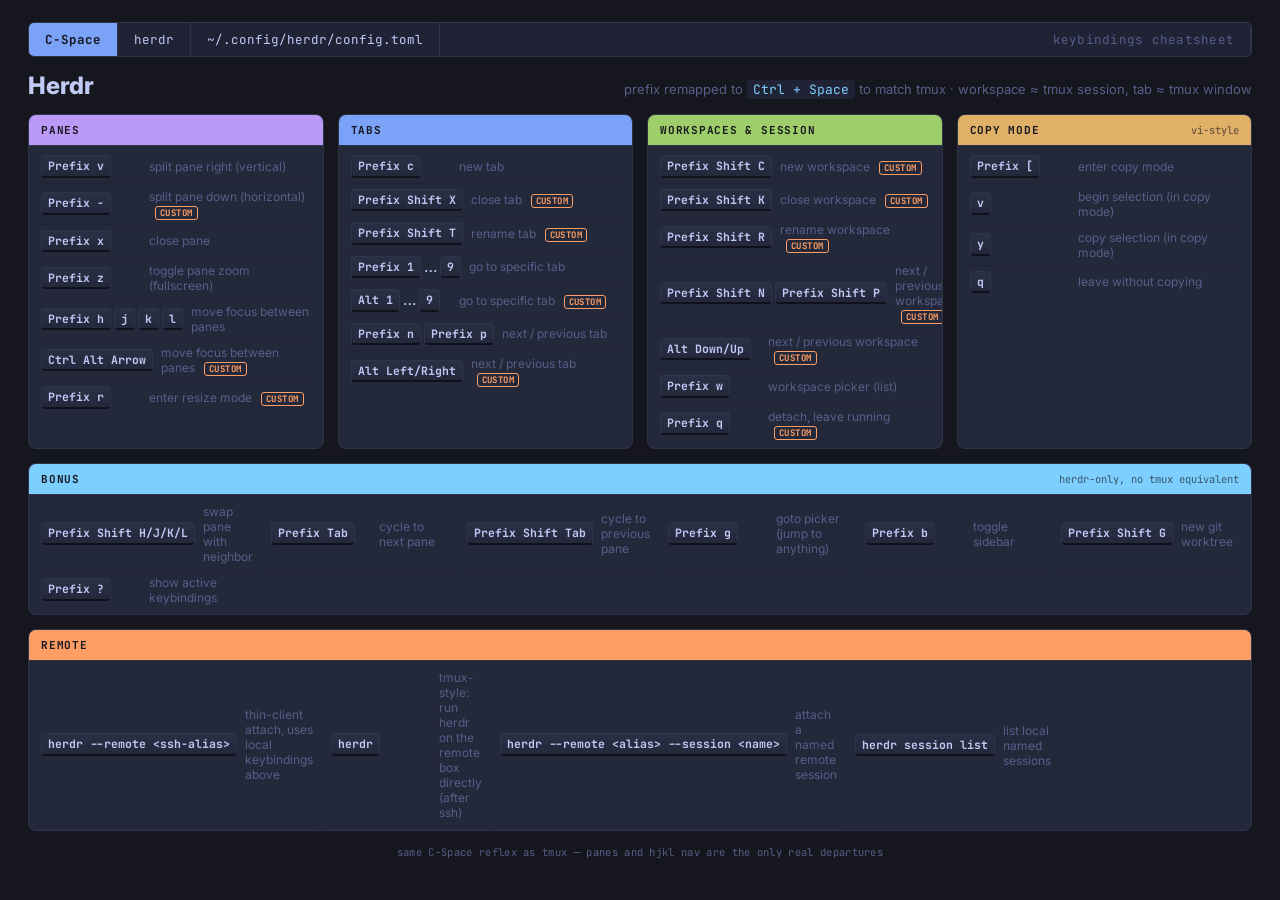
==== docs/herdr.html @ a5da8e18 "add herdr" ====
<!DOCTYPE html>
<html lang="en">
<head>
<meta charset="UTF-8">
<title>Herdr — Cheatsheet</title>
<style>
  @import url('https://fonts.googleapis.com/css2?family=JetBrains+Mono:wght@400;500;700;800&family=Inter:wght@400;500;600;700;800&display=swap');

  :root {
    --bg: #1a1b26;
    --bg-dark: #16161e;
    --bg-soft: #1f2335;
    --panel: #24283b;
    --fg: #c0caf5;
    --fg-dim: #565f89;

    --rule: #2f3549;

    --red: #f7768e;
    --green: #9ece6a;
    --yellow: #e0af68;
    --blue: #7aa2f7;
    --purple: #bb9af7;
    --aqua: #7dcfff;
    --orange: #ff9e64;
  }

  * { box-sizing: border-box; }

  html, body {
    height: 100%;
  }

  body {
    margin: 0;
    background: var(--bg-dark);
    color: var(--fg);
    font-family: 'Inter', ui-sans-serif, system-ui, sans-serif;
    padding: 22px 28px 20px;
    display: flex;
    justify-content: center;
  }

  .sheet {
    width: 100%;
    max-width: 2320px;
  }

  .statusbar {
    display: flex;
    align-items: center;
    gap: 0;
    background: var(--bg-soft);
    border: 1px solid var(--rule);
    border-radius: 6px;
    overflow: hidden;
    margin-bottom: 14px;
    font-family: 'JetBrains Mono', monospace;
    font-size: 12.5px;
  }
  .statusbar .seg {
    padding: 8px 16px;
    white-space: nowrap;
    border-right: 1px solid var(--rule);
  }
  .statusbar .seg.active {
    background: var(--blue);
    color: var(--bg-dark);
    font-weight: 700;
  }
  .statusbar .seg.title {
    flex: 1;
    text-align: right;
    color: var(--fg-dim);
    letter-spacing: 0.02em;
  }
  .statusbar .seg .dim { color: var(--fg-dim); }

  .titlerow {
    display: flex;
    align-items: baseline;
    justify-content: space-between;
    margin-bottom: 14px;
  }

  h1 {
    font-family: 'Inter', sans-serif;
    font-size: 24px;
    font-weight: 800;
    margin: 0;
    letter-spacing: -0.01em;
  }
  .subtitle {
    color: var(--fg-dim);
    font-size: 13px;
    margin: 0;
  }
  .subtitle code {
    font-family: 'JetBrains Mono', monospace;
    background: var(--bg-soft);
    padding: 1px 6px;
    border-radius: 4px;
    color: var(--aqua);
  }

  .modes {
    display: grid;
    grid-template-columns: repeat(4, 1fr);
    grid-auto-rows: auto;
    gap: 14px;
  }

  @media (max-width: 1200px) {
    .modes { grid-template-columns: repeat(2, 1fr); }
  }
  @media (max-width: 640px) {
    .modes { grid-template-columns: 1fr; }
  }

  .mode-card {
    background: var(--panel);
    border: 1px solid var(--rule);
    border-radius: 8px;
    overflow: hidden;
  }
  .mode-card.wide {
    grid-column: span 4;
  }
  @media (max-width: 1200px) {
    .mode-card.wide { grid-column: span 2; }
  }
  @media (max-width: 640px) {
    .mode-card.wide { grid-column: span 1; }
  }

  .mode-head {
    display: flex;
    align-items: center;
    justify-content: space-between;
    padding: 8px 12px;
    border-bottom: 1px solid var(--rule);
    font-family: 'JetBrains Mono', monospace;
    font-size: 11px;
    letter-spacing: 0.07em;
    text-transform: uppercase;
    font-weight: 700;
  }
  .mode-head .count {
    font-family: 'JetBrains Mono', monospace;
    font-weight: 400;
    text-transform: none;
    letter-spacing: 0;
    opacity: 0.65;
    font-size: 10.5px;
  }

  .rows {
    padding: 4px 8px;
  }
  .row {
    display: flex;
    align-items: center;
    gap: 8px;
    padding: 5px 4px;
    border-bottom: 1px solid var(--bg-soft);
  }
  .row:last-child { border-bottom: none; }

  .keys {
    display: flex;
    gap: 3px;
    flex: 0 0 auto;
    min-width: 100px;
  }
  .key {
    font-family: 'JetBrains Mono', monospace;
    font-size: 11.5px;
    font-weight: 700;
    color: var(--fg);
    background: linear-gradient(180deg, #2a2f45, #24283b);
    border: 1px solid var(--rule);
    border-bottom: 2px solid #10111a;
    border-radius: 4px;
    padding: 2px 6px;
    line-height: 1.35;
    white-space: nowrap;
  }
  .desc {
    font-size: 12px;
    color: var(--fg-dim);
  }
  /* marker for personal (non-default) bindings — source rows ending in "(custom)" */
  .desc .custom {
    font-family: 'JetBrains Mono', monospace;
    font-size: 9px;
    font-weight: 700;
    text-transform: uppercase;
    letter-spacing: 0.05em;
    color: var(--orange);
    border: 1px solid var(--orange);
    border-radius: 3px;
    padding: 0 4px;
    margin-left: 6px;
  }

  .wide .rows {
    display: grid;
    grid-template-columns: repeat(6, 1fr);
    gap: 0 10px;
  }
  @media (max-width: 1200px) {
    .wide .rows { grid-template-columns: repeat(3, 1fr); }
  }
  @media (max-width: 640px) {
    .wide .rows { grid-template-columns: 1fr; }
  }

  footer {
    margin-top: 14px;
    font-family: 'JetBrains Mono', monospace;
    font-size: 10.5px;
    color: var(--fg-dim);
    text-align: center;
    letter-spacing: 0.03em;
  }

  /* ==========================================================================
     SHEET-SPECIFIC STYLES — herdr
     ========================================================================== */

  /* accent mapping: one palette color per card head — mirrors terminal.html's
     tmux cards (panes/windows/session/copy) so the two sheets read as a pair */
  .mode-panes .mode-head      { color: var(--bg-dark); background: var(--purple); }
  .mode-tabs .mode-head       { color: var(--bg-dark); background: var(--blue); }
  .mode-workspaces .mode-head { color: var(--bg-dark); background: var(--green); }
  .mode-copy .mode-head       { color: var(--bg-dark); background: var(--yellow); }
  .mode-bonus .mode-head      { color: var(--bg-dark); background: var(--aqua); }
  .mode-remote .mode-head     { color: var(--bg-dark); background: var(--orange); }
</style>
</head>
<body>
  <div class="sheet">

    <div class="statusbar">
      <div class="seg active">C-Space</div>
      <div class="seg dim">herdr</div>
      <div class="seg dim">~/.config/herdr/config.toml</div>
      <div class="seg title">keybindings cheatsheet</div>
    </div>

    <div class="titlerow">
      <h1>Herdr</h1>
      <p class="subtitle">prefix remapped to <code>Ctrl + Space</code> to match tmux · workspace &#8776; tmux session, tab &#8776; tmux window</p>
    </div>

    <div class="modes">

      <div class="mode-card mode-panes">
        <div class="mode-head">Panes</div>
        <div class="rows">
          <div class="row"><div class="keys"><span class="key">Prefix v</span></div><div class="desc">split pane right (vertical)</div></div>
          <div class="row"><div class="keys"><span class="key">Prefix -</span></div><div class="desc">split pane down (horizontal) <span class="custom">custom</span></div></div>
          <div class="row"><div class="keys"><span class="key">Prefix x</span></div><div class="desc">close pane</div></div>
          <div class="row"><div class="keys"><span class="key">Prefix z</span></div><div class="desc">toggle pane zoom (fullscreen)</div></div>
          <div class="row"><div class="keys"><span class="key">Prefix h</span><span class="key">j</span><span class="key">k</span><span class="key">l</span></div><div class="desc">move focus between panes</div></div>
          <div class="row"><div class="keys"><span class="key">Ctrl Alt Arrow</span></div><div class="desc">move focus between panes <span class="custom">custom</span></div></div>
          <div class="row"><div class="keys"><span class="key">Prefix r</span></div><div class="desc">enter resize mode <span class="custom">custom</span></div></div>
        </div>
      </div>

      <div class="mode-card mode-tabs">
        <div class="mode-head">Tabs</div>
        <div class="rows">
          <div class="row"><div class="keys"><span class="key">Prefix c</span></div><div class="desc">new tab</div></div>
          <div class="row"><div class="keys"><span class="key">Prefix Shift X</span></div><div class="desc">close tab <span class="custom">custom</span></div></div>
          <div class="row"><div class="keys"><span class="key">Prefix Shift T</span></div><div class="desc">rename tab <span class="custom">custom</span></div></div>
          <div class="row"><div class="keys"><span class="key">Prefix 1</span>…<span class="key">9</span></div><div class="desc">go to specific tab</div></div>
          <div class="row"><div class="keys"><span class="key">Alt 1</span>…<span class="key">9</span></div><div class="desc">go to specific tab <span class="custom">custom</span></div></div>
          <div class="row"><div class="keys"><span class="key">Prefix n</span><span class="key">Prefix p</span></div><div class="desc">next / previous tab</div></div>
          <div class="row"><div class="keys"><span class="key">Alt Left/Right</span></div><div class="desc">next / previous tab <span class="custom">custom</span></div></div>
        </div>
      </div>

      <div class="mode-card mode-workspaces">
        <div class="mode-head">Workspaces &amp; Session</div>
        <div class="rows">
          <div class="row"><div class="keys"><span class="key">Prefix Shift C</span></div><div class="desc">new workspace <span class="custom">custom</span></div></div>
          <div class="row"><div class="keys"><span class="key">Prefix Shift K</span></div><div class="desc">close workspace <span class="custom">custom</span></div></div>
          <div class="row"><div class="keys"><span class="key">Prefix Shift R</span></div><div class="desc">rename workspace <span class="custom">custom</span></div></div>
          <div class="row"><div class="keys"><span class="key">Prefix Shift N</span><span class="key">Prefix Shift P</span></div><div class="desc">next / previous workspace <span class="custom">custom</span></div></div>
          <div class="row"><div class="keys"><span class="key">Alt Down/Up</span></div><div class="desc">next / previous workspace <span class="custom">custom</span></div></div>
          <div class="row"><div class="keys"><span class="key">Prefix w</span></div><div class="desc">workspace picker (list)</div></div>
          <div class="row"><div class="keys"><span class="key">Prefix q</span></div><div class="desc">detach, leave running <span class="custom">custom</span></div></div>
        </div>
      </div>

      <div class="mode-card mode-copy">
        <div class="mode-head">Copy Mode <span class="count">vi-style</span></div>
        <div class="rows">
          <div class="row"><div class="keys"><span class="key">Prefix [</span></div><div class="desc">enter copy mode</div></div>
          <div class="row"><div class="keys"><span class="key">v</span></div><div class="desc">begin selection (in copy mode)</div></div>
          <div class="row"><div class="keys"><span class="key">y</span></div><div class="desc">copy selection (in copy mode)</div></div>
          <div class="row"><div class="keys"><span class="key">q</span></div><div class="desc">leave without copying</div></div>
        </div>
      </div>

      <div class="mode-card wide mode-bonus">
        <div class="mode-head">Bonus <span class="count">herdr-only, no tmux equivalent</span></div>
        <div class="rows">
          <div class="row"><div class="keys"><span class="key">Prefix Shift H/J/K/L</span></div><div class="desc">swap pane with neighbor</div></div>
          <div class="row"><div class="keys"><span class="key">Prefix Tab</span></div><div class="desc">cycle to next pane</div></div>
          <div class="row"><div class="keys"><span class="key">Prefix Shift Tab</span></div><div class="desc">cycle to previous pane</div></div>
          <div class="row"><div class="keys"><span class="key">Prefix g</span></div><div class="desc">goto picker (jump to anything)</div></div>
          <div class="row"><div class="keys"><span class="key">Prefix b</span></div><div class="desc">toggle sidebar</div></div>
          <div class="row"><div class="keys"><span class="key">Prefix Shift G</span></div><div class="desc">new git worktree</div></div>
          <div class="row"><div class="keys"><span class="key">Prefix ?</span></div><div class="desc">show active keybindings</div></div>
        </div>
      </div>

      <div class="mode-card wide mode-remote">
        <div class="mode-head">Remote</div>
        <div class="rows">
          <div class="row"><div class="keys"><span class="key">herdr --remote &lt;ssh-alias&gt;</span></div><div class="desc">thin-client attach, uses local keybindings above</div></div>
          <div class="row"><div class="keys"><span class="key">herdr</span></div><div class="desc">tmux-style: run herdr on the remote box directly (after ssh)</div></div>
          <div class="row"><div class="keys"><span class="key">herdr --remote &lt;alias&gt; --session &lt;name&gt;</span></div><div class="desc">attach a named remote session</div></div>
          <div class="row"><div class="keys"><span class="key">herdr session list</span></div><div class="desc">list local named sessions</div></div>
        </div>
      </div>

    </div>

    <footer>same C-Space reflex as tmux — panes and hjkl nav are the only real departures</footer>
  </div>
</body>
</html>
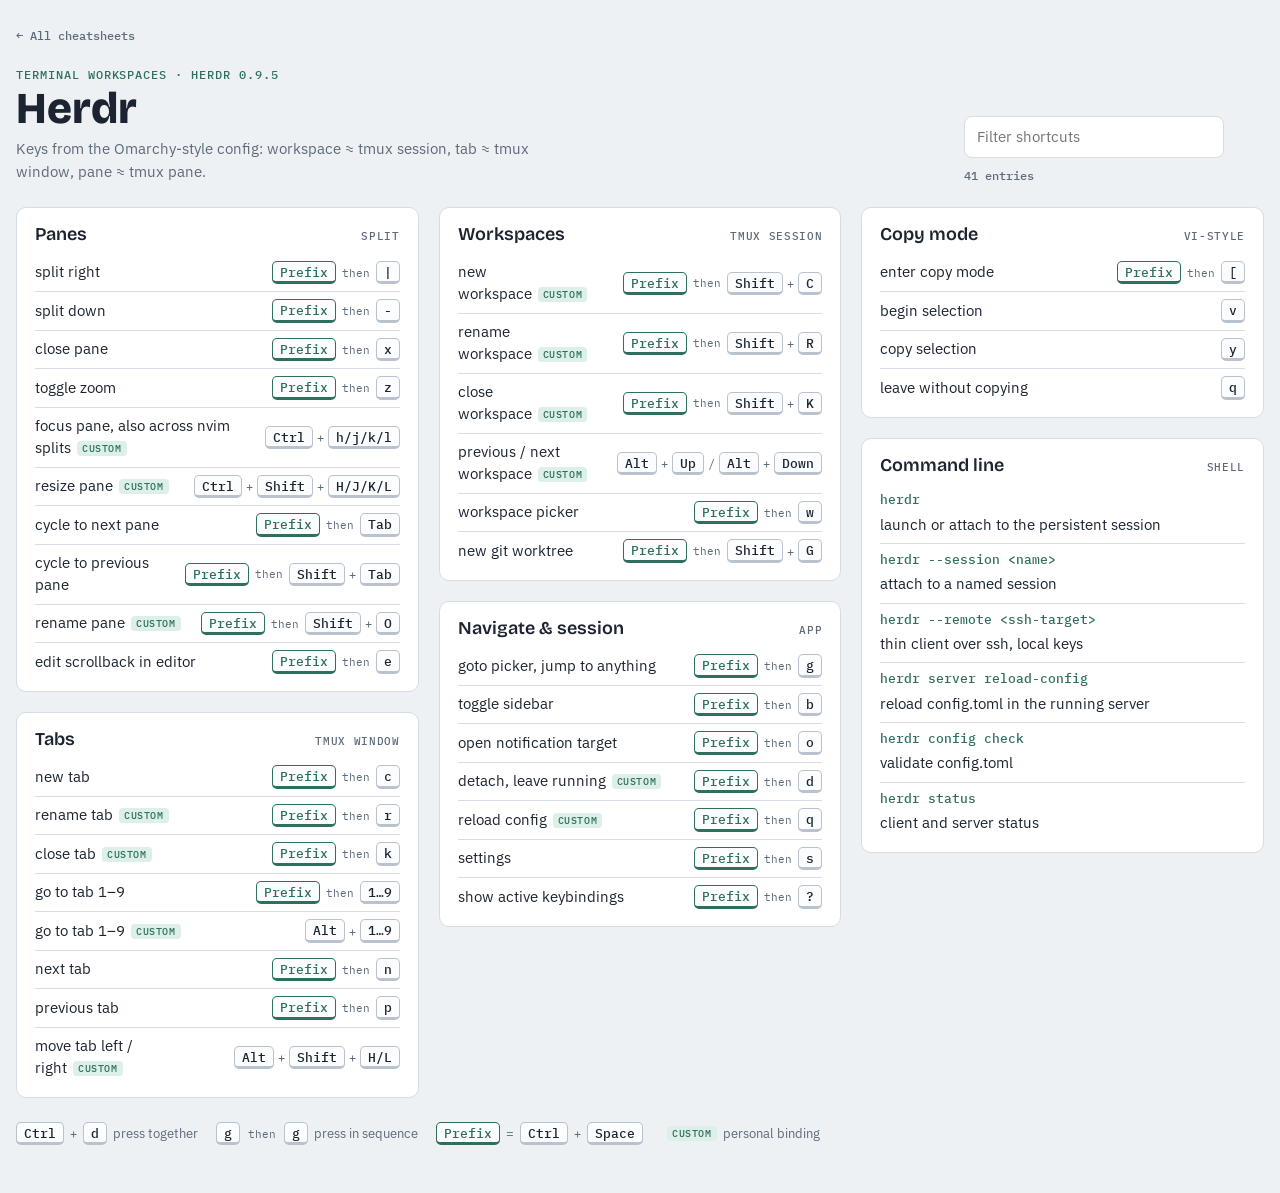
==== commit 880e1a37: "Replace cheatsheets with a shared, data-driven design Every sheet is now a small HTML file that only" ====
--- a/docs/herdr.html
+++ b/docs/herdr.html
@@ -1,335 +1,79 @@
-<!DOCTYPE html>
+<!doctype html>
 <html lang="en">
 <head>
-<meta charset="UTF-8">
-<title>Herdr — Cheatsheet</title>
-<style>
-  @import url('https://fonts.googleapis.com/css2?family=JetBrains+Mono:wght@400;500;700;800&family=Inter:wght@400;500;600;700;800&display=swap');
-
-  :root {
-    --bg: #1a1b26;
-    --bg-dark: #16161e;
-    --bg-soft: #1f2335;
-    --panel: #24283b;
-    --fg: #c0caf5;
-    --fg-dim: #565f89;
-
-    --rule: #2f3549;
-
-    --red: #f7768e;
-    --green: #9ece6a;
-    --yellow: #e0af68;
-    --blue: #7aa2f7;
-    --purple: #bb9af7;
-    --aqua: #7dcfff;
-    --orange: #ff9e64;
-  }
-
-  * { box-sizing: border-box; }
-
-  html, body {
-    height: 100%;
-  }
-
-  body {
-    margin: 0;
-    background: var(--bg-dark);
-    color: var(--fg);
-    font-family: 'Inter', ui-sans-serif, system-ui, sans-serif;
-    padding: 22px 28px 20px;
-    display: flex;
-    justify-content: center;
-  }
-
-  .sheet {
-    width: 100%;
-    max-width: 2320px;
-  }
-
-  .statusbar {
-    display: flex;
-    align-items: center;
-    gap: 0;
-    background: var(--bg-soft);
-    border: 1px solid var(--rule);
-    border-radius: 6px;
-    overflow: hidden;
-    margin-bottom: 14px;
-    font-family: 'JetBrains Mono', monospace;
-    font-size: 12.5px;
-  }
-  .statusbar .seg {
-    padding: 8px 16px;
-    white-space: nowrap;
-    border-right: 1px solid var(--rule);
-  }
-  .statusbar .seg.active {
-    background: var(--blue);
-    color: var(--bg-dark);
-    font-weight: 700;
-  }
-  .statusbar .seg.title {
-    flex: 1;
-    text-align: right;
-    color: var(--fg-dim);
-    letter-spacing: 0.02em;
-  }
-  .statusbar .seg .dim { color: var(--fg-dim); }
-
-  .titlerow {
-    display: flex;
-    align-items: baseline;
-    justify-content: space-between;
-    margin-bottom: 14px;
-  }
-
-  h1 {
-    font-family: 'Inter', sans-serif;
-    font-size: 24px;
-    font-weight: 800;
-    margin: 0;
-    letter-spacing: -0.01em;
-  }
-  .subtitle {
-    color: var(--fg-dim);
-    font-size: 13px;
-    margin: 0;
-  }
-  .subtitle code {
-    font-family: 'JetBrains Mono', monospace;
-    background: var(--bg-soft);
-    padding: 1px 6px;
-    border-radius: 4px;
-    color: var(--aqua);
-  }
-
-  .modes {
-    display: grid;
-    grid-template-columns: repeat(4, 1fr);
-    grid-auto-rows: auto;
-    gap: 14px;
-  }
-
-  @media (max-width: 1200px) {
-    .modes { grid-template-columns: repeat(2, 1fr); }
-  }
-  @media (max-width: 640px) {
-    .modes { grid-template-columns: 1fr; }
-  }
-
-  .mode-card {
-    background: var(--panel);
-    border: 1px solid var(--rule);
-    border-radius: 8px;
-    overflow: hidden;
-  }
-  .mode-card.wide {
-    grid-column: span 4;
-  }
-  @media (max-width: 1200px) {
-    .mode-card.wide { grid-column: span 2; }
-  }
-  @media (max-width: 640px) {
-    .mode-card.wide { grid-column: span 1; }
-  }
-
-  .mode-head {
-    display: flex;
-    align-items: center;
-    justify-content: space-between;
-    padding: 8px 12px;
-    border-bottom: 1px solid var(--rule);
-    font-family: 'JetBrains Mono', monospace;
-    font-size: 11px;
-    letter-spacing: 0.07em;
-    text-transform: uppercase;
-    font-weight: 700;
-  }
-  .mode-head .count {
-    font-family: 'JetBrains Mono', monospace;
-    font-weight: 400;
-    text-transform: none;
-    letter-spacing: 0;
-    opacity: 0.65;
-    font-size: 10.5px;
-  }
-
-  .rows {
-    padding: 4px 8px;
-  }
-  .row {
-    display: flex;
-    align-items: center;
-    gap: 8px;
-    padding: 5px 4px;
-    border-bottom: 1px solid var(--bg-soft);
-  }
-  .row:last-child { border-bottom: none; }
-
-  .keys {
-    display: flex;
-    gap: 3px;
-    flex: 0 0 auto;
-    min-width: 100px;
-  }
-  .key {
-    font-family: 'JetBrains Mono', monospace;
-    font-size: 11.5px;
-    font-weight: 700;
-    color: var(--fg);
-    background: linear-gradient(180deg, #2a2f45, #24283b);
-    border: 1px solid var(--rule);
-    border-bottom: 2px solid #10111a;
-    border-radius: 4px;
-    padding: 2px 6px;
-    line-height: 1.35;
-    white-space: nowrap;
-  }
-  .desc {
-    font-size: 12px;
-    color: var(--fg-dim);
-  }
-  /* marker for personal (non-default) bindings — source rows ending in "(custom)" */
-  .desc .custom {
-    font-family: 'JetBrains Mono', monospace;
-    font-size: 9px;
-    font-weight: 700;
-    text-transform: uppercase;
-    letter-spacing: 0.05em;
-    color: var(--orange);
-    border: 1px solid var(--orange);
-    border-radius: 3px;
-    padding: 0 4px;
-    margin-left: 6px;
-  }
-
-  .wide .rows {
-    display: grid;
-    grid-template-columns: repeat(6, 1fr);
-    gap: 0 10px;
-  }
-  @media (max-width: 1200px) {
-    .wide .rows { grid-template-columns: repeat(3, 1fr); }
-  }
-  @media (max-width: 640px) {
-    .wide .rows { grid-template-columns: 1fr; }
-  }
-
-  footer {
-    margin-top: 14px;
-    font-family: 'JetBrains Mono', monospace;
-    font-size: 10.5px;
-    color: var(--fg-dim);
-    text-align: center;
-    letter-spacing: 0.03em;
-  }
-
-  /* ==========================================================================
-     SHEET-SPECIFIC STYLES — herdr
-     ========================================================================== */
-
-  /* accent mapping: one palette color per card head — mirrors terminal.html's
-     tmux cards (panes/windows/session/copy) so the two sheets read as a pair */
-  .mode-panes .mode-head      { color: var(--bg-dark); background: var(--purple); }
-  .mode-tabs .mode-head       { color: var(--bg-dark); background: var(--blue); }
-  .mode-workspaces .mode-head { color: var(--bg-dark); background: var(--green); }
-  .mode-copy .mode-head       { color: var(--bg-dark); background: var(--yellow); }
-  .mode-bonus .mode-head      { color: var(--bg-dark); background: var(--aqua); }
-  .mode-remote .mode-head     { color: var(--bg-dark); background: var(--orange); }
-</style>
+<meta charset="utf-8">
+<meta name="viewport" content="width=device-width, initial-scale=1, viewport-fit=cover">
+<title>Herdr Cheatsheet</title>
+<link rel="preconnect" href="https://fonts.googleapis.com">
+<link rel="preconnect" href="https://fonts.gstatic.com" crossorigin>
+<link rel="stylesheet" href="https://fonts.googleapis.com/css2?family=Bricolage+Grotesque:opsz,wght@12..96,600;12..96,800&family=IBM+Plex+Sans:wght@400;500&family=IBM+Plex+Mono:wght@500&display=swap">
+<link rel="stylesheet" href="assets/sheet.css">
 </head>
 <body>
-  <div class="sheet">
-
-    <div class="statusbar">
-      <div class="seg active">C-Space</div>
-      <div class="seg dim">herdr</div>
-      <div class="seg dim">~/.config/herdr/config.toml</div>
-      <div class="seg title">keybindings cheatsheet</div>
-    </div>
-
-    <div class="titlerow">
-      <h1>Herdr</h1>
-      <p class="subtitle">prefix remapped to <code>Ctrl + Space</code> to match tmux · workspace &#8776; tmux session, tab &#8776; tmux window</p>
-    </div>
-
-    <div class="modes">
-
-      <div class="mode-card mode-panes">
-        <div class="mode-head">Panes</div>
-        <div class="rows">
-          <div class="row"><div class="keys"><span class="key">Prefix v</span></div><div class="desc">split pane right (vertical)</div></div>
-          <div class="row"><div class="keys"><span class="key">Prefix -</span></div><div class="desc">split pane down (horizontal) <span class="custom">custom</span></div></div>
-          <div class="row"><div class="keys"><span class="key">Prefix x</span></div><div class="desc">close pane</div></div>
-          <div class="row"><div class="keys"><span class="key">Prefix z</span></div><div class="desc">toggle pane zoom (fullscreen)</div></div>
-          <div class="row"><div class="keys"><span class="key">Prefix h</span><span class="key">j</span><span class="key">k</span><span class="key">l</span></div><div class="desc">move focus between panes</div></div>
-          <div class="row"><div class="keys"><span class="key">Ctrl Alt Arrow</span></div><div class="desc">move focus between panes <span class="custom">custom</span></div></div>
-          <div class="row"><div class="keys"><span class="key">Prefix r</span></div><div class="desc">enter resize mode <span class="custom">custom</span></div></div>
-        </div>
-      </div>
-
-      <div class="mode-card mode-tabs">
-        <div class="mode-head">Tabs</div>
-        <div class="rows">
-          <div class="row"><div class="keys"><span class="key">Prefix c</span></div><div class="desc">new tab</div></div>
-          <div class="row"><div class="keys"><span class="key">Prefix Shift X</span></div><div class="desc">close tab <span class="custom">custom</span></div></div>
-          <div class="row"><div class="keys"><span class="key">Prefix Shift T</span></div><div class="desc">rename tab <span class="custom">custom</span></div></div>
-          <div class="row"><div class="keys"><span class="key">Prefix 1</span>…<span class="key">9</span></div><div class="desc">go to specific tab</div></div>
-          <div class="row"><div class="keys"><span class="key">Alt 1</span>…<span class="key">9</span></div><div class="desc">go to specific tab <span class="custom">custom</span></div></div>
-          <div class="row"><div class="keys"><span class="key">Prefix n</span><span class="key">Prefix p</span></div><div class="desc">next / previous tab</div></div>
-          <div class="row"><div class="keys"><span class="key">Alt Left/Right</span></div><div class="desc">next / previous tab <span class="custom">custom</span></div></div>
-        </div>
-      </div>
-
-      <div class="mode-card mode-workspaces">
-        <div class="mode-head">Workspaces &amp; Session</div>
-        <div class="rows">
-          <div class="row"><div class="keys"><span class="key">Prefix Shift C</span></div><div class="desc">new workspace <span class="custom">custom</span></div></div>
-          <div class="row"><div class="keys"><span class="key">Prefix Shift K</span></div><div class="desc">close workspace <span class="custom">custom</span></div></div>
-          <div class="row"><div class="keys"><span class="key">Prefix Shift R</span></div><div class="desc">rename workspace <span class="custom">custom</span></div></div>
-          <div class="row"><div class="keys"><span class="key">Prefix Shift N</span><span class="key">Prefix Shift P</span></div><div class="desc">next / previous workspace <span class="custom">custom</span></div></div>
-          <div class="row"><div class="keys"><span class="key">Alt Down/Up</span></div><div class="desc">next / previous workspace <span class="custom">custom</span></div></div>
-          <div class="row"><div class="keys"><span class="key">Prefix w</span></div><div class="desc">workspace picker (list)</div></div>
-          <div class="row"><div class="keys"><span class="key">Prefix q</span></div><div class="desc">detach, leave running <span class="custom">custom</span></div></div>
-        </div>
-      </div>
-
-      <div class="mode-card mode-copy">
-        <div class="mode-head">Copy Mode <span class="count">vi-style</span></div>
-        <div class="rows">
-          <div class="row"><div class="keys"><span class="key">Prefix [</span></div><div class="desc">enter copy mode</div></div>
-          <div class="row"><div class="keys"><span class="key">v</span></div><div class="desc">begin selection (in copy mode)</div></div>
-          <div class="row"><div class="keys"><span class="key">y</span></div><div class="desc">copy selection (in copy mode)</div></div>
-          <div class="row"><div class="keys"><span class="key">q</span></div><div class="desc">leave without copying</div></div>
-        </div>
-      </div>
-
-      <div class="mode-card wide mode-bonus">
-        <div class="mode-head">Bonus <span class="count">herdr-only, no tmux equivalent</span></div>
-        <div class="rows">
-          <div class="row"><div class="keys"><span class="key">Prefix Shift H/J/K/L</span></div><div class="desc">swap pane with neighbor</div></div>
-          <div class="row"><div class="keys"><span class="key">Prefix Tab</span></div><div class="desc">cycle to next pane</div></div>
-          <div class="row"><div class="keys"><span class="key">Prefix Shift Tab</span></div><div class="desc">cycle to previous pane</div></div>
-          <div class="row"><div class="keys"><span class="key">Prefix g</span></div><div class="desc">goto picker (jump to anything)</div></div>
-          <div class="row"><div class="keys"><span class="key">Prefix b</span></div><div class="desc">toggle sidebar</div></div>
-          <div class="row"><div class="keys"><span class="key">Prefix Shift G</span></div><div class="desc">new git worktree</div></div>
-          <div class="row"><div class="keys"><span class="key">Prefix ?</span></div><div class="desc">show active keybindings</div></div>
-        </div>
-      </div>
-
-      <div class="mode-card wide mode-remote">
-        <div class="mode-head">Remote</div>
-        <div class="rows">
-          <div class="row"><div class="keys"><span class="key">herdr --remote &lt;ssh-alias&gt;</span></div><div class="desc">thin-client attach, uses local keybindings above</div></div>
-          <div class="row"><div class="keys"><span class="key">herdr</span></div><div class="desc">tmux-style: run herdr on the remote box directly (after ssh)</div></div>
-          <div class="row"><div class="keys"><span class="key">herdr --remote &lt;alias&gt; --session &lt;name&gt;</span></div><div class="desc">attach a named remote session</div></div>
-          <div class="row"><div class="keys"><span class="key">herdr session list</span></div><div class="desc">list local named sessions</div></div>
-        </div>
-      </div>
-
-    </div>
-
-    <footer>same C-Space reflex as tmux — panes and hjkl nav are the only real departures</footer>
-  </div>
+<script>
+// Source: ~/.config/herdr/config.toml (mirrors the Omarchy tmux config) + herdr 0.9.5 defaults.
+window.SHEET = {
+  eyebrow: "Terminal workspaces · herdr 0.9.5",
+  title: "Herdr",
+  sub: "Keys from the Omarchy-style config: workspace ≈ tmux session, tab ≈ tmux window, pane ≈ tmux pane.",
+  prefix: "Ctrl+Space",
+  sections: [
+    { title: "Panes", tag: "split", items: [
+      ["split right", "Prefix |"],
+      ["split down", "Prefix -"],
+      ["close pane", "Prefix x"],
+      ["toggle zoom", "Prefix z"],
+      ["focus pane, also across nvim splits (custom)", "Ctrl+h/j/k/l"],
+      ["resize pane (custom)", "Ctrl+Shift+H/J/K/L"],
+      ["cycle to next pane", "Prefix Tab"],
+      ["cycle to previous pane", "Prefix Shift+Tab"],
+      ["rename pane (custom)", "Prefix Shift+O"],
+      ["edit scrollback in editor", "Prefix e"],
+    ]},
+    { title: "Tabs", tag: "tmux window", items: [
+      ["new tab", "Prefix c"],
+      ["rename tab (custom)", "Prefix r"],
+      ["close tab (custom)", "Prefix k"],
+      ["go to tab 1–9", "Prefix 1…9"],
+      ["go to tab 1–9 (custom)", "Alt+1…9"],
+      ["next tab", "Prefix n"],
+      ["previous tab", "Prefix p"],
+      ["move tab left / right (custom)", "Alt+Shift+H/L"],
+    ]},
+    { title: "Workspaces", tag: "tmux session", items: [
+      ["new workspace (custom)", "Prefix Shift+C"],
+      ["rename workspace (custom)", "Prefix Shift+R"],
+      ["close workspace (custom)", "Prefix Shift+K"],
+      ["previous / next workspace (custom)", "Alt+Up Alt+Down", "or"],
+      ["workspace picker", "Prefix w"],
+      ["new git worktree", "Prefix Shift+G"],
+    ]},
+    { title: "Navigate & session", tag: "app", items: [
+      ["goto picker, jump to anything", "Prefix g"],
+      ["toggle sidebar", "Prefix b"],
+      ["open notification target", "Prefix o"],
+      ["detach, leave running (custom)", "Prefix d"],
+      ["reload config (custom)", "Prefix q"],
+      ["settings", "Prefix s"],
+      ["show active keybindings", "Prefix ?"],
+    ]},
+    { title: "Copy mode", tag: "vi-style", items: [
+      ["enter copy mode", "Prefix ["],
+      ["begin selection", "v"],
+      ["copy selection", "y"],
+      ["leave without copying", "q"],
+    ]},
+    { title: "Command line", tag: "shell", items: [
+      ["launch or attach to the persistent session", "herdr", "cmd"],
+      ["attach to a named session", "herdr --session <name>", "cmd"],
+      ["thin client over ssh, local keys", "herdr --remote <ssh-target>", "cmd"],
+      ["reload config.toml in the running server", "herdr server reload-config", "cmd"],
+      ["validate config.toml", "herdr config check", "cmd"],
+      ["client and server status", "herdr status", "cmd"],
+    ]},
+  ],
+};
+</script>
+<script src="assets/sheet.js"></script>
 </body>
 </html>
--- a/docs/assets/sheet.css
+++ b/docs/assets/sheet.css
@@ -0,0 +1,175 @@
+/* Shared styles for every cheatsheet and the index.
+   Layout: one header band, then flowing CSS columns of section cards; keys drawn as physical keycaps. */
+:root {
+  --bg: #eef1f4;
+  --surface: #ffffff;
+  --fg: #1b2430;
+  --muted: #5d6a7a;
+  --line: #d6dce4;
+  --accent: #2f6f5e;
+  --accent-soft: #dcefe8;
+  --cap: #fbfcfd;
+  --cap-edge: #b9c2cd;
+  --cap-fg: #1b2430;
+  --hit: #fff2b8;
+  --font-display: "Bricolage Grotesque", "Segoe UI", system-ui, sans-serif;
+  --font-body: "IBM Plex Sans", "Segoe UI", system-ui, sans-serif;
+  --font-key: "IBM Plex Mono", ui-monospace, "SFMono-Regular", Menlo, monospace;
+  color-scheme: light;
+}
+@media (prefers-color-scheme: dark) {
+  :root:not([data-theme="light"]) {
+    --bg: #12171d; --surface: #1a2129; --fg: #e3e8ee; --muted: #8e9aa8; --line: #2a333e;
+    --accent: #6cc3a8; --accent-soft: #1f3a33; --cap: #252e38; --cap-edge: #0b0f13; --cap-fg: #e3e8ee; --hit: #4a4220;
+    color-scheme: dark;
+  }
+}
+:root[data-theme="dark"] {
+  --bg: #12171d; --surface: #1a2129; --fg: #e3e8ee; --muted: #8e9aa8; --line: #2a333e;
+  --accent: #6cc3a8; --accent-soft: #1f3a33; --cap: #252e38; --cap-edge: #0b0f13; --cap-fg: #e3e8ee; --hit: #4a4220;
+  color-scheme: dark;
+}
+
+*, *::before, *::after { box-sizing: border-box; }
+[hidden] { display: none !important; }
+
+body {
+  margin: 0;
+  background: var(--bg);
+  color: var(--fg);
+  font: 15px/1.5 var(--font-body);
+}
+a { color: var(--accent); }
+a:focus-visible, .search:focus-visible { outline: 2px solid var(--accent); outline-offset: 2px; border-radius: 4px; }
+
+.wrap {
+  max-width: 1400px;
+  margin: 0 auto;
+  padding-block: 28px 48px;
+  padding-left: max(16px, env(safe-area-inset-left, 0px));
+  padding-right: max(16px, env(safe-area-inset-right, 0px));
+  display: grid;
+  gap: 24px;
+}
+
+.back { font: 500 12px var(--font-key); text-decoration: none; color: var(--muted); }
+.back:hover { color: var(--accent); }
+
+header { display: flex; flex-wrap: wrap; align-items: end; justify-content: space-between; gap: 16px; }
+.eyebrow {
+  font: 500 12px var(--font-key);
+  letter-spacing: .08em;
+  text-transform: uppercase;
+  color: var(--accent);
+  margin: 0 0 4px;
+}
+h1 {
+  font: 800 clamp(30px, 5vw, 44px)/1.05 var(--font-display);
+  margin: 0;
+  text-wrap: balance;
+}
+.sub { margin: 6px 0 0; color: var(--muted); max-width: 60ch; }
+
+.tools { display: flex; gap: 10px; align-items: center; flex-wrap: wrap; }
+.search {
+  font: inherit;
+  color: var(--fg);
+  background: var(--surface);
+  border: 1px solid var(--line);
+  border-radius: 8px;
+  padding: 9px 12px;
+  width: min(260px, 100%);
+}
+.count { font: 500 12px var(--font-key); color: var(--muted); font-variant-numeric: tabular-nums; }
+
+.grid { columns: 300px; column-gap: 20px; }
+section {
+  break-inside: avoid;
+  background: var(--surface);
+  border: 1px solid var(--line);
+  border-radius: 10px;
+  padding: 16px 18px 10px;
+  margin-bottom: 20px;
+}
+h2 {
+  font: 600 18px/1.2 var(--font-display);
+  margin: 0 0 8px;
+  display: flex;
+  justify-content: space-between;
+  align-items: baseline;
+  gap: 8px;
+}
+h2 small { font: 500 11px var(--font-key); color: var(--muted); letter-spacing: .06em; text-transform: uppercase; white-space: nowrap; }
+
+dl { margin: 0; }
+/* Label and keys share a line; long key groups wrap below the label instead of squeezing it. */
+.row {
+  display: flex;
+  flex-wrap: wrap;
+  gap: 4px 12px;
+  align-items: center;
+  padding: 7px 0;
+  border-top: 1px solid var(--line);
+}
+.row:first-child { border-top: 0; }
+dt { flex: 1 1 9em; min-width: 0; }
+dd { margin: 0 0 0 auto; display: flex; flex-wrap: wrap; gap: 4px; align-items: center; justify-content: end; min-width: 0; max-width: 100%; }
+.row.cmd { flex-direction: column; align-items: stretch; }
+.row.cmd dt { flex: none; }
+.row.cmd dd { margin: 0; justify-content: start; order: -1; }
+mark { background: var(--hit); color: inherit; border-radius: 2px; }
+
+.badge {
+  font: 500 10px var(--font-key);
+  letter-spacing: .06em;
+  text-transform: uppercase;
+  color: var(--accent);
+  background: var(--accent-soft);
+  border-radius: 4px;
+  padding: 1px 5px;
+  margin-left: 6px;
+  vertical-align: 1px;
+  white-space: nowrap;
+}
+
+kbd {
+  font: 500 12.5px/1 var(--font-key);
+  color: var(--cap-fg);
+  background: var(--cap);
+  border: 1px solid var(--cap-edge);
+  border-bottom-width: 3px;
+  border-radius: 5px;
+  padding: 4px 7px 3px;
+  min-width: 1.6em;
+  text-align: center;
+  white-space: nowrap;
+}
+kbd.prefix { color: var(--accent); border-color: var(--accent); }
+code.cmd {
+  font: 500 13px/1.4 var(--font-key);
+  color: var(--accent);
+  overflow-wrap: anywhere;
+}
+.join { color: var(--muted); font: 12px var(--font-key); }
+.then { color: var(--muted); font: 11px var(--font-key); padding: 0 2px; }
+
+.legend { display: flex; flex-wrap: wrap; gap: 8px 18px; color: var(--muted); font-size: 13px; }
+.legend > span { display: inline-flex; align-items: center; gap: 6px; flex-wrap: wrap; }
+.empty { color: var(--muted); margin: 0; }
+
+/* Index page */
+.sheets { display: grid; grid-template-columns: repeat(auto-fill, minmax(260px, 1fr)); gap: 16px; }
+.sheet-link {
+  display: grid;
+  gap: 6px;
+  background: var(--surface);
+  border: 1px solid var(--line);
+  border-radius: 10px;
+  padding: 18px;
+  color: inherit;
+  text-decoration: none;
+}
+.sheet-link:hover { border-color: var(--accent); }
+.sheet-link h2 { margin: 0; }
+.sheet-link p { margin: 0; color: var(--muted); }
+.sheet-link .eyebrow { margin: 0; }
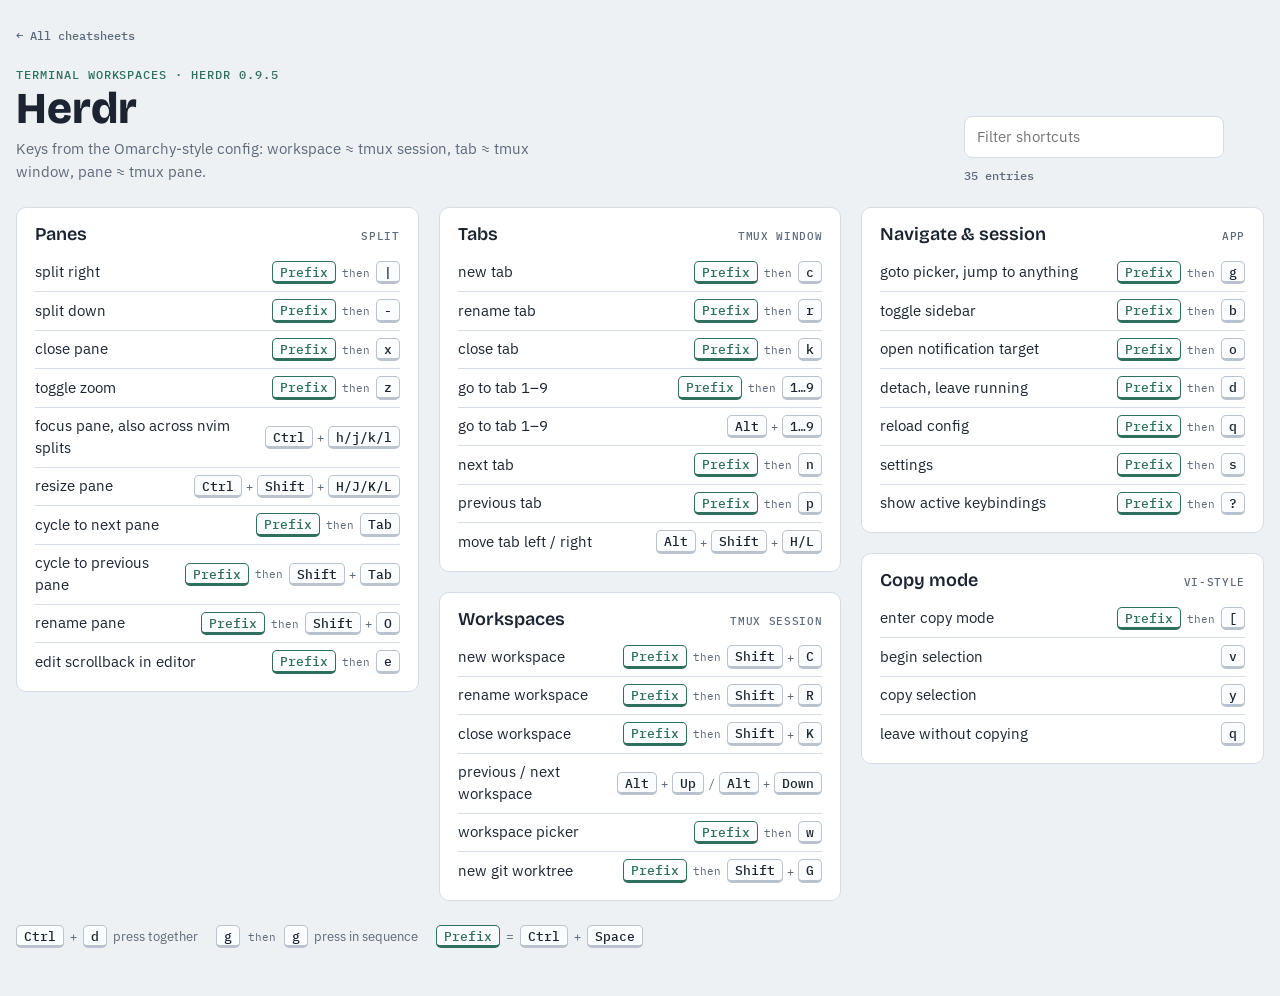
==== commit 065c7370: "herdr: drop custom badges and the command line card Show the custom legend entry only on sheets that" ====
--- a/docs/herdr.html
+++ b/docs/herdr.html
@@ -23,28 +23,28 @@
       ["split down", "Prefix -"],
       ["close pane", "Prefix x"],
       ["toggle zoom", "Prefix z"],
-      ["focus pane, also across nvim splits (custom)", "Ctrl+h/j/k/l"],
-      ["resize pane (custom)", "Ctrl+Shift+H/J/K/L"],
+      ["focus pane, also across nvim splits", "Ctrl+h/j/k/l"],
+      ["resize pane", "Ctrl+Shift+H/J/K/L"],
       ["cycle to next pane", "Prefix Tab"],
       ["cycle to previous pane", "Prefix Shift+Tab"],
-      ["rename pane (custom)", "Prefix Shift+O"],
+      ["rename pane", "Prefix Shift+O"],
       ["edit scrollback in editor", "Prefix e"],
     ]},
     { title: "Tabs", tag: "tmux window", items: [
       ["new tab", "Prefix c"],
-      ["rename tab (custom)", "Prefix r"],
-      ["close tab (custom)", "Prefix k"],
+      ["rename tab", "Prefix r"],
+      ["close tab", "Prefix k"],
       ["go to tab 1–9", "Prefix 1…9"],
-      ["go to tab 1–9 (custom)", "Alt+1…9"],
+      ["go to tab 1–9", "Alt+1…9"],
       ["next tab", "Prefix n"],
       ["previous tab", "Prefix p"],
-      ["move tab left / right (custom)", "Alt+Shift+H/L"],
+      ["move tab left / right", "Alt+Shift+H/L"],
     ]},
     { title: "Workspaces", tag: "tmux session", items: [
-      ["new workspace (custom)", "Prefix Shift+C"],
-      ["rename workspace (custom)", "Prefix Shift+R"],
-      ["close workspace (custom)", "Prefix Shift+K"],
-      ["previous / next workspace (custom)", "Alt+Up Alt+Down", "or"],
+      ["new workspace", "Prefix Shift+C"],
+      ["rename workspace", "Prefix Shift+R"],
+      ["close workspace", "Prefix Shift+K"],
+      ["previous / next workspace", "Alt+Up Alt+Down", "or"],
       ["workspace picker", "Prefix w"],
       ["new git worktree", "Prefix Shift+G"],
     ]},
@@ -52,8 +52,8 @@
       ["goto picker, jump to anything", "Prefix g"],
       ["toggle sidebar", "Prefix b"],
       ["open notification target", "Prefix o"],
-      ["detach, leave running (custom)", "Prefix d"],
-      ["reload config (custom)", "Prefix q"],
+      ["detach, leave running", "Prefix d"],
+      ["reload config", "Prefix q"],
       ["settings", "Prefix s"],
       ["show active keybindings", "Prefix ?"],
     ]},
@@ -63,14 +63,6 @@
       ["copy selection", "y"],
       ["leave without copying", "q"],
     ]},
-    { title: "Command line", tag: "shell", items: [
-      ["launch or attach to the persistent session", "herdr", "cmd"],
-      ["attach to a named session", "herdr --session <name>", "cmd"],
-      ["thin client over ssh, local keys", "herdr --remote <ssh-target>", "cmd"],
-      ["reload config.toml in the running server", "herdr server reload-config", "cmd"],
-      ["validate config.toml", "herdr config check", "cmd"],
-      ["client and server status", "herdr status", "cmd"],
-    ]},
   ],
 };
 </script>
